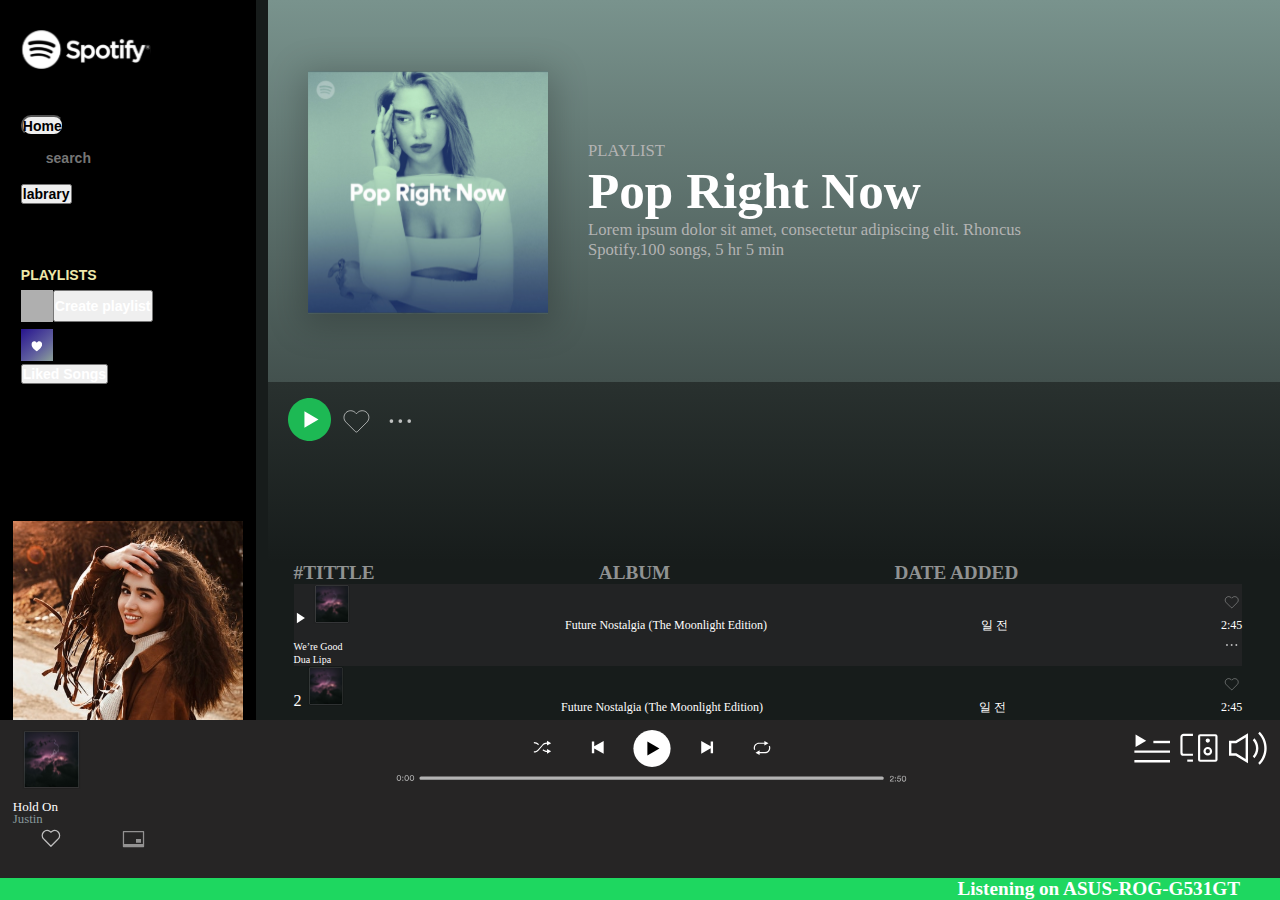
==== playlist.html @ 401054d9 "third week" ====
<!DOCTYPE html>
<html lang="en">
  <head>
    <link
      rel="stylesheet"
      href="https://cdnjs.cloudflare.com/ajax/libs/font-awesome/6.4.2/css/all.min.css"
      integrity="sha512-z3gLpd7yknf1YoNbCzqRKc4qyor8gaKU1qmn+CShxbuBusANI9QpRohGBreCFkKxLhei6S9CQXFEbbKuqLg0DA=="
      crossorigin="anonymous"
      referrerpolicy="no-referrer"
    />
    <link
      href="https://cdn.jsdelivr.net/npm/bootstrap@5.3.2/dist/css/bootstrap.min.css"
      rel="stylesheet"
      integrity="sha384-T3c6CoIi6uLrA9TneNEoa7RxnatzjcDSCmG1MXxSR1GAsXEV/Dwwykc2MPK8M2HN"
      crossorigin="anonymous"
    />
    <link href="styles.css" rel="stylesheet" />
    <meta charset="UTF-8" />
    <meta name="viewport" content="width=device-width, initial-scale=1.0" />
    <title>Soptify</title>
  </head>
  <body>
    <div class="Spotify">
      <div class="section-1">
        <div class="sidebar" id="playlistsidebar">
          <div class="logo-s"><img src="./assests/Spotify logo (2).svg" /></div>
          <div class="first-logo-sec">
            <a href="index.html" class="link">
              <i class="fa-solid fa-house home search-logo"></i>
              <button class="btn text-white home-logo">
                <span class="ft">Home</span>
              </button>
            </a>
            <div class="search">
              <i class="fa-solid fa-magnifying-glass input"></i>
              <input type="text" placeholder="search" class="text-white" />
            </div>
            <div>
              <i class="fa-solid fa-bars-staggered labrary-logo"></i
              ><button class="btn text-white labrary ft">labrary</button>
            </div>
          </div>
          <div class="third-side">
            <p id="play-para" class="ft">PLAYLISTS</p>
            <div class="create-playlist">
              <span class="plus"><i class="h2 text-dark fa-plus"></i> </span
              ><button class="btn text-white playlist ft">Create playlist</button>
            </div>
            <div class="fav d-flex">
              <div class="heart"><img src="./assests/fi-ss-heart.svg " /></div>
              <button class="btn text-white liked-songs">Liked Songs</button>
            </div>
          </div>
          <div id="Art">
            <img src="./assests/album art (1).svg" />
          </div>
        </div>
        <div class="main" id="playlist-main">
          <div class="header">
            <div class="header-image">
              <img
                src="./assests/스크린샷 2021-03-16 오후 4.04 2.svg"
              
              />
            </div>
            <div class="header-content">
              <p class="p1 text-white">PLAYLIST</p>
              <h1>Pop Right Now</h1>
              <p>
                Lorem ipsum dolor sit amet, consectetur adipiscing elit.
                Rhoncus<br />
                <span class="text-white">Spotify</span>.100 songs, 5 hr 5 min
              </p>
            </div>
          </div>
          <div class="playlist-main-sec2">
            <img src="./assests/thumb_play.svg" width="45" height="43" />
            <img src="./assests/heart.svg" width="40" height="40" />
            <img src="./assests/more_big.svg" width="40" height="40" />
          </div>
          <div class="album">
            <div class="album-heading d-flex">
              <h5>#TITTLE</h5>
              <h5>ALBUM</h5>
              <h5>DATE ADDED</h5>
              <div></div>
            </div>
            <div class="album-songs">
              <div class="song-box" id="first-song">
                <div class="song-box-sec1 d-flex align-items-center">
                  <img src="./assests/Polygon 2.svg" width="14" height="12px" />
                  <img
                    src="./assests/Rectangle 9.svg "
                    width="40"
                    height="40"
                  />
                  <p class="pr">
                    We’re Good <br />
                    Dua Lipa
                  </p>
                </div>

                <p class="pr">Future Nostalgia (The Moonlight Edition)</p>

                <p class="pr">일 전</p>
                <div class="d-flex align-items-center song-box-sec2">
                  <img src="./assests/heart.svg" width="21" height="24" />
                  <div>2:45</div>
                  <img src="./assests/more_big.svg" width="21" height="24" />
                </div>
              </div>
              <div class="song-box">
                <div class="song-box-sec1 d-flex align-items-center">
                  2
                  <img
                    src="./assests/Rectangle 9.svg "
                    width="40"
                    height="40"
                  />
                  <p>
                    We’re Good <br />
                    Dua Lipa
                  </p>
                </div>

                <p>Future Nostalgia (The Moonlight Edition)</p>

                <p>일 전</p>
                <div class="d-flex align-items-center song-box-sec2">
                  <img src="./assests/heart.svg" width="21" height="24" />
                  <div>2:45</div>
                  <img src="./assests/more_big.svg" width="21" height="24" />
                </div>
              </div>
              <div class="song-box">
                <div class="song-box-sec1 d-flex align-items-center">
                  3
                  <img
                    src="./assests/Rectangle 9.svg "
                    width="40"
                    height="40"
                  />
                  <p>
                    We’re Good <br />
                    Dua Lipa
                  </p>
                </div>

                <p>Future Nostalgia (The Moonlight Edition)</p>

                <p>일 전</p>
                <div class="d-flex align-items-center song-box-sec2">
                  <img src="./assests/heart.svg" width="21" height="24" />
                  <div>2:45</div>
                  <img src="./assests/more_big.svg" width="21" height="24" />
                </div>
              </div>
              <div class="song-box">
                <div class="song-box-sec1 d-flex align-items-center">
                  <img src="./assests/Polygon 2.svg" width="14" height="12px" />
                  <img
                    src="./assests/Rectangle 9.svg "
                    width="40"
                    height="40"
                  />
                  <p>
                    We’re Good <br />
                    Dua Lipa
                  </p>
                </div>

                <p>Future Nostalgia (The Moonlight Edition)</p>

                <p>일 전</p>
                <div class="d-flex align-items-center song-box-sec2">
                  4
                  <div>2:45</div>
                  <img src="./assests/more_big.svg" width="21" height="24" />
                </div>
              </div>
              <div class="song-box">
                <div class="song-box-sec1 d-flex align-items-center">
                  <img src="./assests/Polygon 2.svg" width="14" height="12px" />
                  <img
                    src="./assests/Rectangle 9.svg "
                    width="40"
                    height="40"
                  />
                  <p>
                    We’re Good <br />
                    Dua Lipa
                  </p>
                </div>

                <p>Future Nostalgia (The Moonlight Edition)</p>

                <p>일 전</p>
                <div class="d-flex align-items-center song-box-sec2">
                  <img src="./assests/heart.svg" width="21" height="24" />
                  <div>2:45</div>
                  <img src="./assests/more_big.svg" width="21" height="24" />
                </div>
              </div>
              <div class="song-box">
                <div class="song-box-sec1 d-flex align-items-center">
                  <img src="./assests/Polygon 2.svg" width="14" height="12px" />
                  <img
                    src="./assests/Rectangle 9.svg "
                    width="40"
                    height="40"
                  />
                  <p>
                    We’re Good <br />
                    Dua Lipa
                  </p>
                </div>

                <p>Future Nostalgia (The Moonlight Edition)</p>

                <p>일 전</p>
                <div class="d-flex align-items-center song-box-sec2">
                  <img src="./assests/heart.svg" width="21" height="24" />
                  <div>2:45</div>
                  <img src="./assests/more_big.svg" width="21" height="24" />
                </div>
              </div>
            </div>
          </div>
        </div>
      </div>
      <div class="footer">
        <div class="row-1">
          <div
            id="footer-music"
            class="footer-section-1 d-flex"
          >
            <img src="./assests/Rectangle 9 (2).svg" height="59" width="60" />
            <div class="Music">
              <h5 class="hold">Hold On</h5>
              <p class="just">Justin</p>
            </div>
            <img src="./assests/heart (2).svg" width="12" height="30" />
            <!-- <img src="./assests/play bar.svg"> -->
            <img src="./assests/pip.svg" width="12" height="30" />
          </div>
          <div class="music-player">
            <div class="play"><img src="./assests/Group 5.svg"alt="" height="" width=""/></div>
            <div class="line"><img src="./assests/Group 4.svg" /></div>
          </div>
          <div class="volume">
            <img src="./assests/Group 6.svg"/>
            <img src="./assests/Group 7.svg" />
            <img src="./assests/Vector.svg" />
          </div>
        </div>
        <div class="row-2">Listening on ASUS-ROG-G531GT</div>
      </div>
    </div>
    <script
      src="https://cdn.jsdelivr.net/npm/bootstrap@5.3.2/dist/js/bootstrap.bundle.min.js"
      integrity="sha384-C6RzsynM9kWDrMNeT87bh95OGNyZPhcTNXj1NW7RuBCsyN/o0jlpcV8Qyq46cDfL"
      crossorigin="anonymous"
    ></script>
  </body>
</html>
---- styles.css ----
*{
    padding: 0px;
    margin: 0px;
    box-sizing: border-box;
}
.Spotify{
    padding: 0px;
    margin: 0px;
    width: 100vw;
    height: 100vh; 
    position: relative;

   overflow-y: scroll;
   background-color:rgb(38, 37, 37);
color: white;
}
.section-1{
    display: flex;
    height: 85vh;
    
    
}
.sidebar{
    /* flex: 0.20; */
    width:37%;
    display:flex;
    flex-direction: column;
    background-color:#000000;;
    font-family: sans-serif;
    font-weight: 700;
    font-size:19px;
    line-height: 24.74px;
    letter-spacing: -6%;
    color:#FFFFFF;
    align-items: baseline;
    position: sticky;
    left:0px;
    /* padding-left: 10px; */
    overflow-y:scroll;
    overflow-x: scroll;
    /* padding-left: 20px; */
    padding-left: 1.3rem;
   row-gap: 5%;
 height:80vh;
}
.first-logo-sec{
    padding-left:0px !important;
    display: flex;
    flex-direction: column;
    align-items: start;
    row-gap: 8px;
}
.home-logo{
    width: fit-content;
    /* text-align: left; */
    /* margin-block: 10px; */
    font-size: 15px;
    font-weight: 600;
  height: fit-content;
    /* width: 300px; */ 
    border-radius: 10px;
    /* background-color: grey; */
}
#second-logo{
    display: flex;
    flex-direction: column;
    row-gap: 8px;
    
    
}

.home,.search-logo,.labrary-logo,input{
    font-weight: 700;
    font-size: 24px;
    /* padding-right: 16px; */
}

.search,.labrary{

    
    /* margin-block:10px ; */
    font-size: 14px;
    font-weight: 700;
}
.search>input{
 padding-left: 25px; 
    font-size: 14px;
    font-weight: 700;
    border: none;
    background: transparent;
    width: 70%;
}
.third-side
{
    margin-top:3vh;
    display: flex;
    /* background-color: #1ED760; */
    flex-direction: column;
    row-gap: 7px;
}
.fav,.Epis{
    position: relative;
}
.heart{
    height: 32px;
    width: 32px;
    background: linear-gradient(139.33deg, #27148F 0%, #605F9E 60.98%, #86979A 93.5%);
    padding-left: 10px;
    padding-top: 5px;
  
}


.create-playlist{
    display: flex;
    flex-direction: row;

}
.plus{
    text-align: center;
    box-sizing: border-box;
    width: 32px;
    height: 32px;
    background-color: rgba(250, 250, 250 ,0.7);
}
#last-img{
    background-color: #1ED760;
}
.playlist,.liked-songs{
    font-weight: 700;
    font-size: 14px;
    color: #FFFFFF !important;


}
#Art>img{
    margin-top:100px;
display: inline-block;
width: 100%;
height: 230px;
position: absolute;
left:0px;
}

.main{
    /* flex:0.85; */
    padding-inline:25px ;
    padding-top:15px ;
    overflow-y:scroll ;
    height: 100vh;
}


.header-image{
    display: inline-block;
    /* height: 200px !important;
    width:300px */
}

/* .header-content>.p1{
font-size: 13px;
font-weight: 500;
line-height: 4px;
line-height: 12px;
}
.header-content>h1{
    font-family: Circular Std;
    font-size: 40px;
    font-weight: 900;
    line-height: px;

} */

::-webkit-scrollbar{
    display: none;
}
.logo-s>img{
    display: inline-block;
margin-top:20px; 
width:130px;
height: 39px; 
}

.second-sec-side{
    width:95%;
    /* background-color: #242424; */
    border-radius: 10px;
    box-sizing: border-box;
    display: flex;
    flex-direction: column;
    justify-content: space-around;
    align-items:self-start;
    /* margin-top: 35px; */
    /* padding-left: 10px; */
    
}
.third-side{
    /* background-color: #242424; */
    display: flex;
    flex-direction: column;
    justify-content: space-around;
    align-items:self-start;
    width: 95%;
    border-radius: 10px;
    /* margin-top: 35px; */
   
}
.forth-side{
    display: flex;
    flex-direction: column;
    justify-content: space-around;
    align-items:self-start;
    /* margin-top: 35px; */
}
.fifth-side{
    /* margin-top: 50px; */
    display: flex;
    align-items: center;
    justify-content: center;
}
.main{
    background-color:rgb(38, 37, 37);
    display: flex;
    flex-direction: column;
    
}


.main-section-1{
  
    display: flex;
    justify-content: space-between;
position: relative;
}
.arrow{
    display: flex;
    column-gap: 5px;
}
.side-photo{
   
    display: flex;
    align-items: center;
    justify-content: space-between;
    width: 147px;
    height: 41px;
    padding-inline:6px ;
    background-color: #0A0A0A;
    border-radius: 17px;
}
.main-section-2>h4{
    font-weight: 700;
    font-size: 38px;
    color:white;
}
.mornig-playlist{
    display: flex;
    flex-wrap: wrap;
    row-gap: 1vh;
    column-gap: 1vw;
   
}
.mornig-song{
    box-sizing: border-box;
    overflow: hidden;
    margin-bottom: 10px;
    /* overflow: hidden; */

    border-radius: 10px;
    height: 75px;
    width: 300px;
    background-color: #000000;
    
}
.mornig-song>img{
    height: 100%;
    /* width:30%; */
}
#song-link{
    color: white;
    padding-left: 7px;
    font-size: 20px;
}
.section-2-songs{
    flex-wrap: wrap;
}
.image>h5{
    font-size: 21px;
    line-height: 23px;
}
.image>p{
    font-size: 15px;
    line-height: 19.5px;
    color: #B3B3B3;
    ;
}
.section-2-box{
    border-radius: 12px;
    color: white;
    display: flex;
    justify-content: space-around ;
    align-items: center;
    margin-top: 30px;
    height: 305px;
    width:251px;
    margin-inline:20px;
    background-color: #000000;

}
.footer{
    background-color:rgb(38, 37, 37);
  
    display: flex;
    flex-direction: column;
    position:absolute;
    bottom: 0px;
    width:100vw;
    z-index: 3;
    box-sizing: border-box;
    justify-content: space-between;
    flex-wrap: nowrap;
    padding-top: 10px;
    box-sizing: border-box;
    height:20vh;
    /* position: relative; */
    }
    .row-1{
        margin-inline: 1vw;
        display: flex;
        justify-content: space-between;
        flex-wrap: wrap;

    }
    .footer-section-1{
        font-size: 1.7vw;
    }
    .footer-section-1>img{
        display: inline-block;
      width:6vw;
    }
    .footer-section-2>img{
        display: inline-block;
        width:35vw;
    }
    .footer-section-3>img{
        display: inline-block;
        width: 16vw;
    }
.row-2{
font-size: 1.5vw;
font-weight: 700;
    text-align: right;
    padding-inline: 40px;
    box-sizing: border-box;
    width:100%;
    background-color: #1ED760;

}
.ft{
    font-size:14px;
}
/* this is used for playlis */
.header-content>p{
    font-size: 1.3vw;
    color:#B3B3B3;
}
.header-content>h1{
    font-size:4vw
}
.playlist-main-sec2{
    width: 100%;
    background-color: #1ED760;
}
.header-image>img{
    display: inline-block;
    height: 40vh;
    width:25vw;
}
.song-box{
    display: flex;
justify-content: space-between;
align-items: center;
}
.song-box>p{
    font-size: 12px;
}
.song-box-sec1{
    column-gap: 5px;
}

.song-box-sec1>p{
    font-size: 10px;
    line-height: 13px;
    margin-top: 12px;
}
.song-box-sec2{
    column-gap: 5px;
}
.song-box-sec2>div{
    font-size: 12px

}

.header{
    padding-top: 2vh;
    width:100%;
    background:linear-gradient(to bottom,rgb(121,147,141),rgb(67,81,78));
display: flex;
align-items:center;
}
.album{
    padding-inline:2vw;
}
.album-heading{
    display: flex;
    justify-content: space-between;
    color:rgb(144,146,146);
    font-weight: normal;


}
.album-heading>h5{
    font-size: 1.5vw;
}
#playlistsidebar{
    width: 14vw;
}
#playlist-main{
    box-sizing: border-box;
    overflow-x:hidden ;
    padding:0px;
    width:86vw;
    background-color: rgb(23 28 27);
}
.playlist-main-sec2{
    padding-top: 1rem;
    padding-left: 1.2rem;
    width:100vw;
    height: 20vh;
    padding-bottom: 14vh;
    background:linear-gradient(to bottom, rgb(41 49 47),rgb(23 28 27));
}
.Music{
    font-weight: normal;
    line-height: 10px;
    
}
.Music>h5{
    font-weight: normal;
    font-size: 15px;

}
#first-song{

    background-color:rgb(34 35 36);

}
.Music>p{
    
    font-size: 1vw;
    color:#86979A;
   
}
.Music>h5{
    font-size: 1.5vw;
    line-height:1.6vh;
}
.music-player{
display: flex;
align-items: center;
flex-direction: column;
/* row-gap: 7px; */
}
.play>img{
display: inline-block;
width:20vw;

}
.line>img{
    display: inline-block;
    width:40vw;
}
#footer-music>img{
    display: inline-block;
    
}
#footer-music{
    align-items: center !important;

}
.volume{
display: flex;
    column-gap: 0.8vw;
}

.third-side>#play-para{
    font-size:14px;
    line-height: 15px;
    color:palegoldenrod;


}
.link{
    color: white;
    text-decoration: none;
}
/* here responsive css strats */

@media  screen and (max-width:1350px) {
    /* .logo-s{
        display: none;
      } */
      /* .ft{
        font-size: 10px;
      } */
        .sidebar,#playlistsidebar{
            padding-top: 10px;
         width:20vw;
         
            /* background-color: yellowgreen; */
        }
        .main,#playlist-main{
            padding-inline:12px;
            width:80vw;
            /* background-color: #1ED760; */
        }
        .header{
            width:80vw;
        }
        .arrow{
            font-size:15px;
        }
        .side-photo{
            font-size:15px
        }
     .heading-alb{
        font-size:20px;
     }
     .see{
        font-size:15px;
     }
     #song-link{
        font-size: 15px;
     }
     .image>h5{
        font-size:15px;
     }
     .mornig-song{
        box-sizing: border-box;
        overflow: hidden;
        margin-bottom: 10px;
        /* overflow: hidden; */
    
        border-radius: 10px;
        height: 60px;
        width: 250px;
        background-color: #000000;
        
    }
    .main-section-2>h4{
        padding-block: 10px;
        font-weight: 600;
        font-size: 20px;
        color:white;
    }
    .section-2-box{
        box-sizing: border-box;
        border-radius: 12px;
        color: white;
        display: flex;
        justify-content: space-around ;
        align-items: center;
        margin-top: 30px;
        height: 200px;
        width:210px;
        margin-inline:20px;
        background-color: #000000;
    padding-top:13px ;
    }
    .box>img{
        display: inline-block;
        height: 150px;
        width: 150px;

    }
    .box>h5{
        font-size: 13px;
        line-height: 13px;


    }
    .box>p{
        font-size: 10px;
        line-height: 13px;
    }
    .hold{
        font-size :13px !important;
        margin-top: 5px;
    }
}
@media  screen and (max-width:840px) {
    .logo-s{
        display: none;
      }
      .ft,.liked-songs{
        font-size: 13px;
      }
      #playlistsidebar{
        width:27vw;
      }
        .sidebar{
            padding-top: 20px;
         width:30vw;
         height: 88vh;
         
            /* background-color: yellowgreen; */
        }
        .footer{
            height:12vh;
        }
        #playlist-main{
            width:73vw;
        }
        .main{
            padding-inline:12px;
            width:70vw;
            /* background-color: #1ED760; */
        }
        .arrow{
            font-size:15px;
        }
        .side-photo{
            font-size:15px
        }
     .heading-alb{
        font-size:20px;
     }
     .see{
        font-size:15px;
     }
     #song-link{
        font-size: 15px;
     }
     .image>h5{
        font-size:15px;
     }
     .mornig-song{
        box-sizing: border-box;
        overflow: hidden;
        margin-bottom: 10px;
        /* overflow: hidden; */
    
        border-radius: 10px;
        height: 60px;
        width: 200px;
        background-color: #000000;
        
    }
    .main-section-2>h4{
        padding-block: 10px;
        font-weight: 600;
        font-size: 15px;
        color:white;
    }
    .section-2-box{
        box-sizing: border-box;
        border-radius: 12px;
        color: white;
        display: flex;
        justify-content: space-around ;
        align-items: center;
        margin-top: 30px;
        height: 200px;
        width:160px;
        margin-inline:20px;
        background-color: #000000;
    padding-top:13px ;
    }
    .box>img{
        display: inline-block;
        height: 150px;
        width: 150px;

    }
    .box>h5{
        font-size: 13px;
        line-height: 13px;


    }
    .box>p{
        font-size: 10px;
        line-height: 13px;
    }
   

}
@media  screen and (max-width:620px) {
    .logo-s{
        display: none;
      }
      .main-section-1{
        display: none;
      }
      .ft{
        font-size: 9px;
      }
      .liked-songs{
        font-size:9px;
      }
        .sidebar{
            padding-left:3px;
            padding-top: 20px;
         width:25vw;
         
            /* background-color: yellowgreen; */
        }
        .main{
            padding-inline:12px;
            width:70vw;
            /* background-color: #1ED760; */
        }
        .arrow{
            font-size:15px;
        }
        .side-photo{
            font-size:15px
        }
     .heading-alb{
        font-size:14px;
     }
     .see{
        font-size:10px;
     }
     #song-link{
        font-size: 10px;
     }
     .image>h5{
        font-size:15px;
     }
     .mornig-song{
        box-sizing: border-box;
        overflow: hidden;
        margin-bottom: 10px;
        /* overflow: hidden; */
    
        border-radius: 10px;
        height: 60px;
        width: 150px;
        background-color: #000000;
        
    }
    .main-section-2>h4{
        padding-block: 10px;
        font-weight: 600;
        font-size: 15px;
        color:white;
    }
    .section-2-box{
        box-sizing: border-box;
        border-radius: 12px;
        color: white;
        display: flex;
        justify-content: space-around ;
        align-items: center;
        margin-top: 30px;
        height: 180px;
        width:130px;
        margin-inline:10px;
        background-color: #000000;
    padding-top:13px ;
    }
    .box>img{
        display: inline-block;
        height: 150px;
        width: 120px;

    }
    .box>h5{
        font-size: 13px;
        line-height: 13px;


    }
    .box>p{
        font-size: 10px;
        line-height: 13px;
    }
   .hold{
    
    font-size:13px !important;
    margin-top:20px;
   }
   .just{
    font-size: 10px !important;
   }
   .pr{
    font-size:5px;
   }

}
@media screen and (max-width:500px) {
    .logo-s{
      display: none;
    }
    .ft{
      font-size: 10px;
    }
      .sidebar{
          padding-top: 10px;
       width:35vw;
       height:93vh;
          /* background-color: yellowgreen; */
      }
      .footer{
        height:9vh;
      }
      #playlistsidebar{
        width:25vw;
      }
      .main{
          padding-inline:12px;
          width:70vw;
          /* background-color: #1ED760; */
      }
      #playlist-main{
        width:78vw;
        padding:0px;
      }
      .arrow{
          font-size:15px;
      }
      .side-photo{
          font-size:15px
      }
   .heading-alb{
      font-size:16px;
   }
   .see{
      font-size:12px;
   }
   #song-link{
      font-size: 12px;
   }
   .image>h5{
      font-size:12px;
   }
   .section-2-songs{
      padding-inline:20% ;
          
   }
   .main-section-2{
    padding-left:15%;
   }
  .newlogo{
    font-size:14px;
    padding-left: 3px;
  }
  .search-text{
    font-size: 10px;
  }
  .plus,.heart{
    display: none;
}

  } 
  .volume>img{
    display: inline-block;
    height: 4vh !important;
    width: 3vw !important;
}
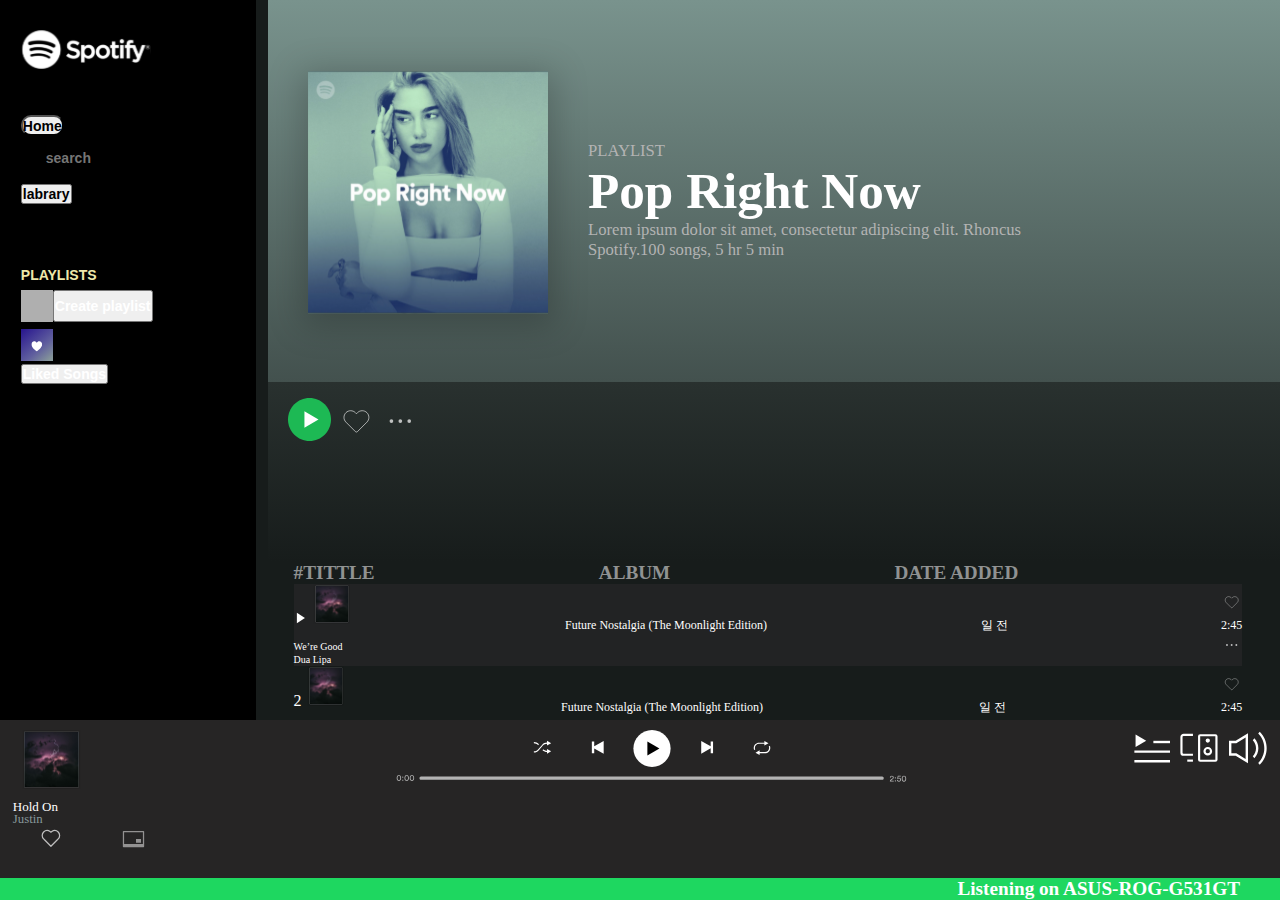
==== commit 700bc1c9: "final" ====
--- a/playlist.html
+++ b/playlist.html
@@ -44,7 +44,7 @@
             <p id="play-para" class="ft">PLAYLISTS</p>
             <div class="create-playlist">
               <span class="plus"><i class="h2 text-dark fa-plus"></i> </span
-              ><button class="btn text-white playlist ft">Create playlist</button>
+              ><button class="btn text-white playlist ft" id="create-text">Create playlist</button>
             </div>
             <div class="fav d-flex">
               <div class="heart"><img src="./assests/fi-ss-heart.svg " /></div>
@@ -64,7 +64,7 @@
               />
             </div>
             <div class="header-content">
-              <p class="p1 text-white">PLAYLIST</p>
+              <p class="p1 text-white" id="play-text">PLAYLIST</p>
               <h1>Pop Right Now</h1>
               <p>
                 Lorem ipsum dolor sit amet, consectetur adipiscing elit.
@@ -100,7 +100,7 @@
                   </p>
                 </div>
 
-                <p class="pr">Future Nostalgia (The Moonlight Edition)</p>
+                <p class="pr" >Future Nostalgia (The Moonlight Edition)</p>
 
                 <p class="pr">일 전</p>
                 <div class="d-flex align-items-center song-box-sec2">
--- a/styles.css
+++ b/styles.css
@@ -135,7 +135,7 @@
 
 }
 #Art>img{
-    margin-top:100px;
+    margin-top:35vh;
 display: inline-block;
 width: 100%;
 height: 230px;
@@ -816,7 +816,11 @@
         height:9vh;
       }
       #playlistsidebar{
-        width:25vw;
+        width:28vw;
+      }
+      #create-text,.liked-songs
+      {
+        padding-left: 0px;
       }
       .main{
           padding-inline:12px;
@@ -824,8 +828,15 @@
           /* background-color: #1ED760; */
       }
       #playlist-main{
-        width:78vw;
+        width:72vw;
         padding:0px;
+      }
+      .p1{
+        margin-top:18px !important;
+      
+      }
+      #play-para{
+        font-size:9px !important;
       }
       .arrow{
           font-size:15px;
@@ -862,6 +873,9 @@
   .plus,.heart{
     display: none;
 }
+.song-box>p{
+    display: none;
+}
 
   } 
   .volume>img{
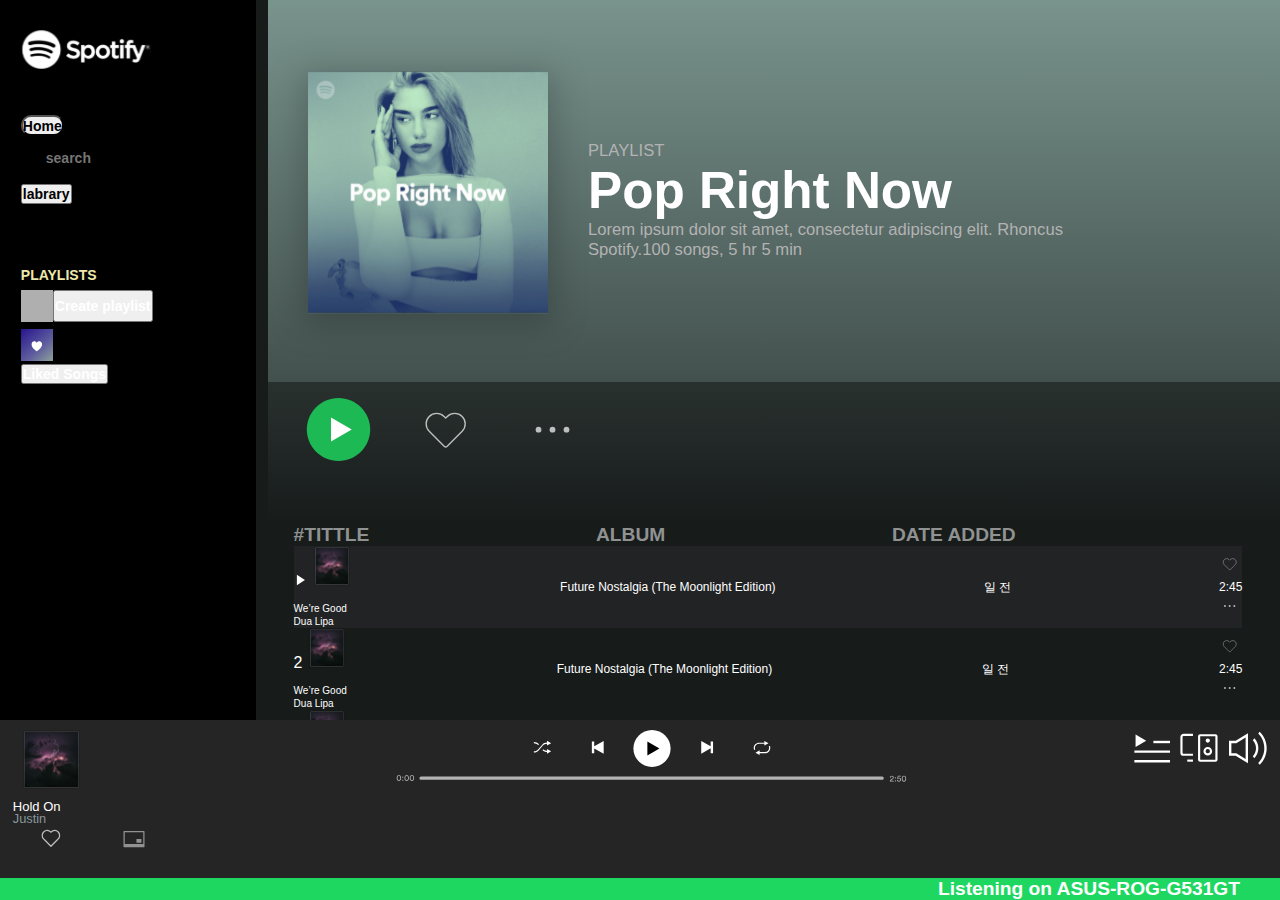
==== commit 26e42189: "final" ====
--- a/playlist.html
+++ b/playlist.html
@@ -74,9 +74,9 @@
             </div>
           </div>
           <div class="playlist-main-sec2">
-            <img src="./assests/thumb_play.svg" width="45" height="43" />
-            <img src="./assests/heart.svg" width="40" height="40" />
-            <img src="./assests/more_big.svg" width="40" height="40" />
+            <img src="./assests/thumb_play.svg" width="" height="" />
+            <img src="./assests/heart.svg" width="" height="" />
+            <img src="./assests/more_big.svg" width="" height="" />
           </div>
           <div class="album">
             <div class="album-heading d-flex">
--- a/styles.css
+++ b/styles.css
@@ -3,6 +3,7 @@
     padding: 0px;
     margin: 0px;
     box-sizing: border-box;
+    font-family: sans-serif;
 }
 .Spotify{
     padding: 0px;
@@ -371,6 +372,11 @@
     width: 100%;
     background-color: #1ED760;
 }
+.playlist-main-sec2>img{
+    display: inline-block;
+    width:8vw;
+    height: 7vh;
+}
 .header-image>img{
     display: inline-block;
     height: 40vh;
@@ -436,7 +442,7 @@
     padding-top: 1rem;
     padding-left: 1.2rem;
     width:100vw;
-    height: 20vh;
+    height: 10vh;
     padding-bottom: 14vh;
     background:linear-gradient(to bottom, rgb(41 49 47),rgb(23 28 27));
 }
@@ -876,6 +882,14 @@
 .song-box>p{
     display: none;
 }
+.playlist-main-sec2{
+    padding-top: 10px;
+    padding-left: 1.2rem;
+    width:100vw;
+    height: 5vh;
+    padding-bottom: 14vh;
+    background:linear-gradient(to bottom, rgb(41 49 47),rgb(23 28 27));
+}
 
   } 
   .volume>img{
